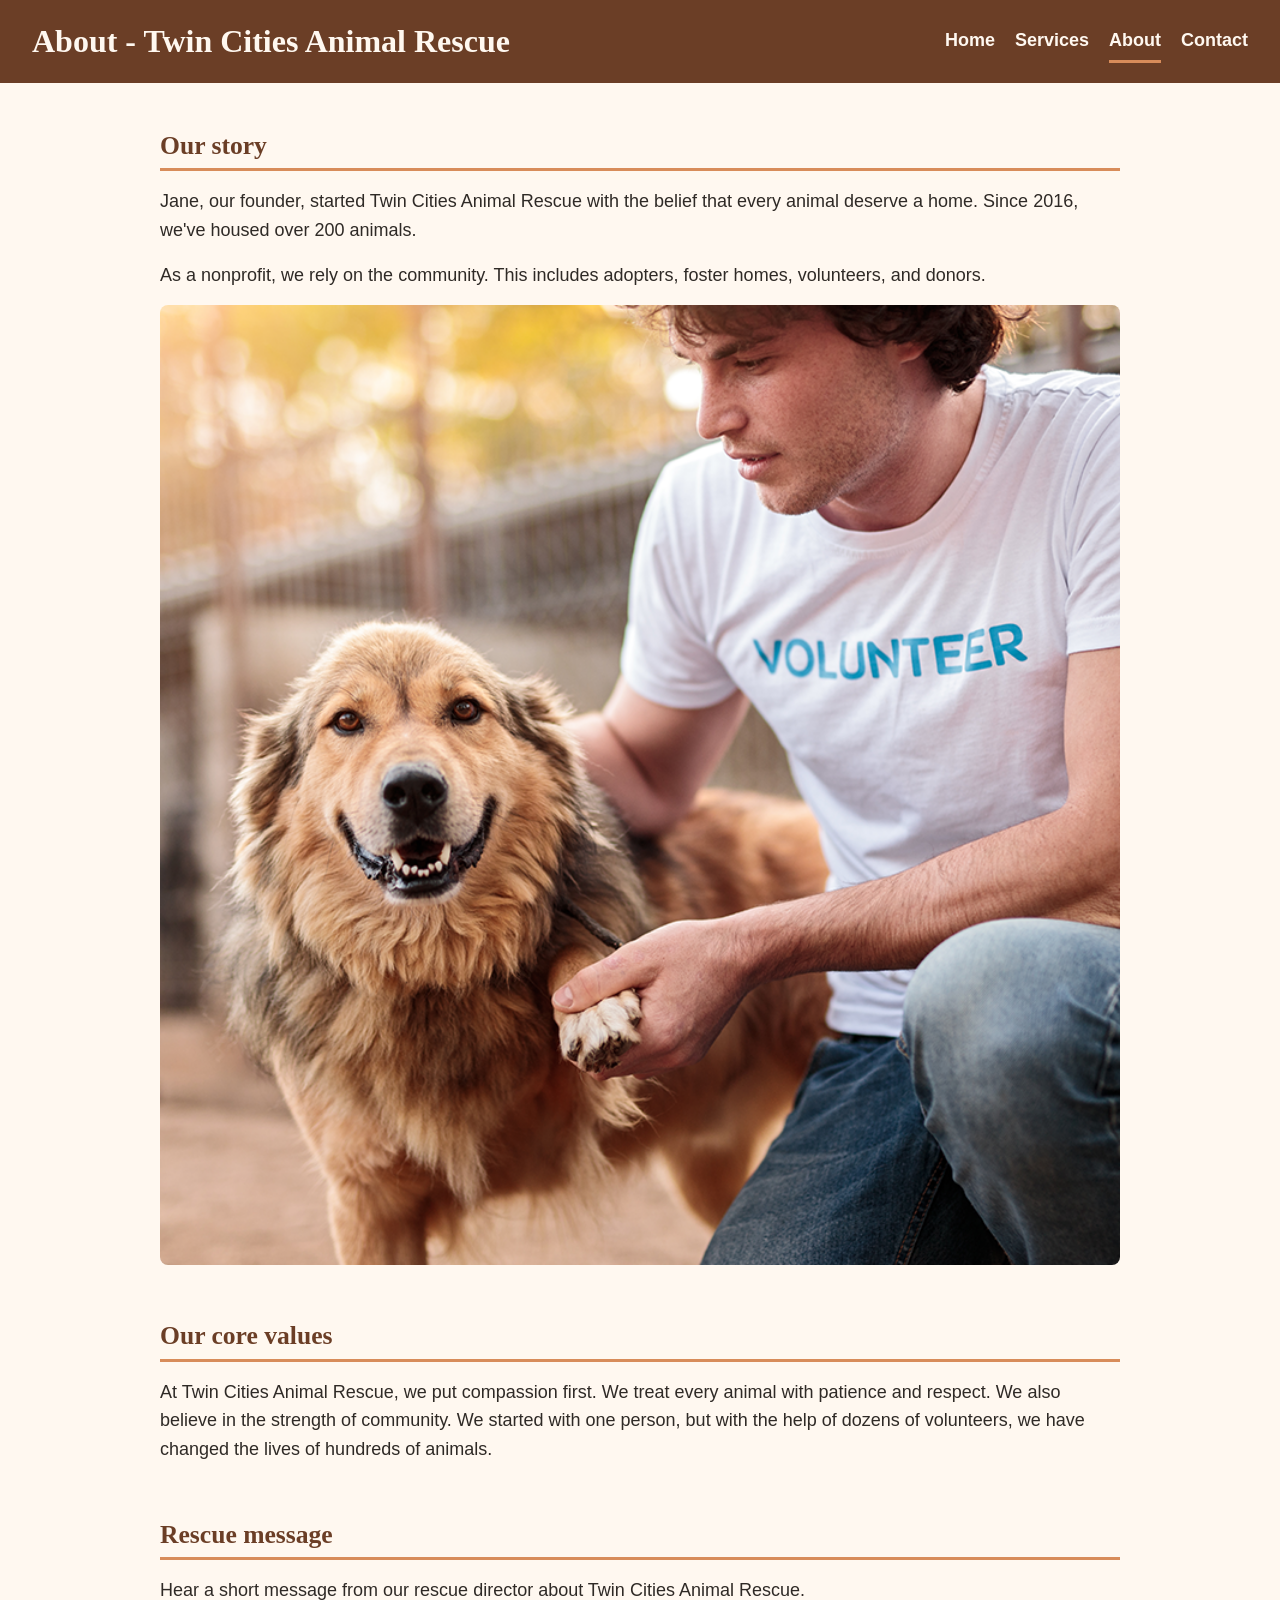
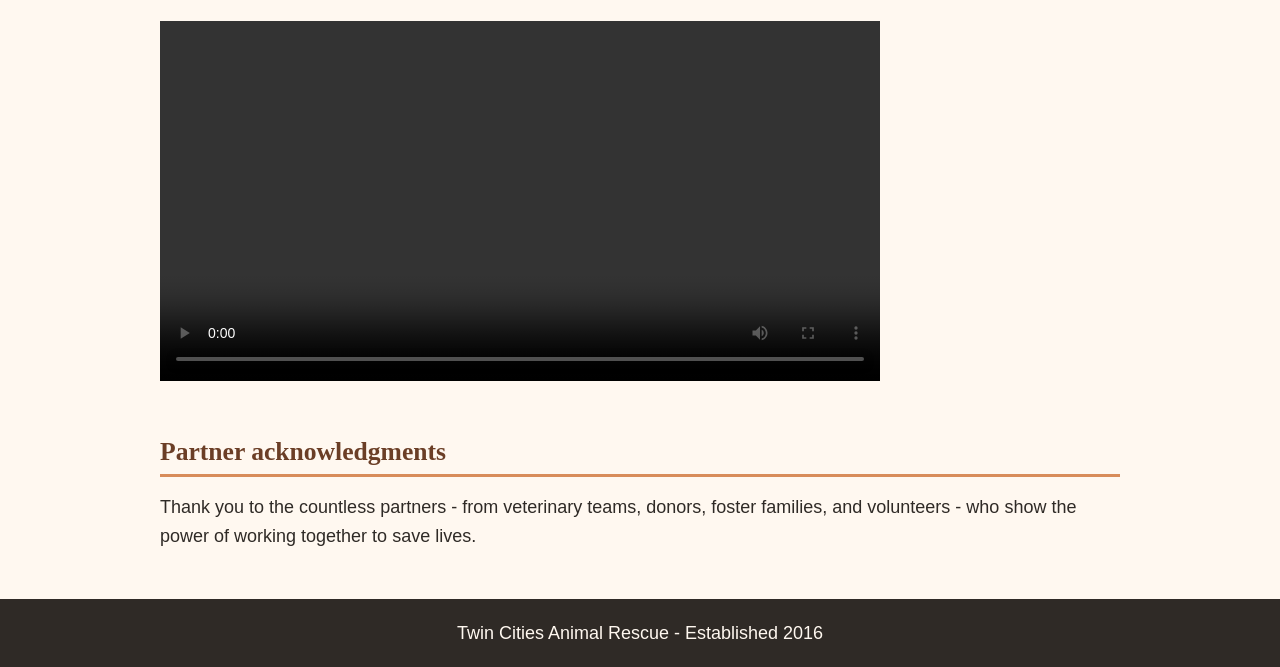
==== about.html @ e2b4241c "add files" ====
<!DOCTYPE html>
<html lang="en">
<head>
  <meta charset="UTF-8">
  <meta name="viewport" content="width=device-width, initial-scale=1">
  <title>About Us | Twin Cities Animal Rescue</title>
  <link rel="stylesheet" href="styles.css">
</head>
<body>
  <a href="#main-content">Skip to main content</a>
  <header>
    <h1>About - Twin Cities Animal Rescue</h1>
    <nav aria-label="Primary">
      <ul>
        <li><a href="index.html">Home</a></li>
        <li><a href="services.html">Services</a></li>
        <li><a href="about.html" aria-current="page">About</a></li>
        <li><a href="contact.html">Contact</a></li>
      </ul>
    </nav>
  </header>

  <main id="main-content">
    <section>
      <h2>Our story</h2>
      <p>Jane, our founder, started Twin Cities Animal Rescue with the belief that every animal deserve a home. Since 2016, we've housed over 200 animals.</p>
      <p>As a nonprofit, we rely on the community. This includes adopters, foster homes, volunteers, and donors.</p>
      <img src="rescue-volunteer_c.png" alt="Volunteer holding dog paw">
    </section>

    <section>
      <h2>Our core values</h2>
      <p>
        At Twin Cities Animal Rescue, we put compassion first. We treat every animal with patience and respect.
        We also believe in the strength of community. We started with one person, but with the help of dozens of volunteers, we have changed the lives of hundreds of animals.
      </p>
    </section>

    <section>
      <h2>Rescue message</h2>
      <p>Hear a short message from our rescue director about Twin Cities Animal Rescue.</p>
      <video controls preload="metadata" width="720">
        <source src="rescue-message_c.mp4" type="video/mp4">
        Your browser cannot play this video. Contact Twin Cities Animal Rescue for help.
      </video>
    </section>

    <section>
      <h2>Partner acknowledgments</h2>
      <p>Thank you to the countless partners - from veterinary teams, donors, foster families, and volunteers - who show the power of working together to save lives.</p>
    </section>
  </main>

  <footer>
    <p>Twin Cities Animal Rescue - Established 2016</p>
  </footer>
</body>
</html>
---- styles.css ----
:root {
  --cream: #FFF8F0;
  --brown: #6B3E26;
  --peach: #D88C5A;
  --charcoal: #2F2A26;
  --gap: 1.5rem;
}

* {
  box-sizing: border-box;
}

body {
  margin: 0;
  display: flex;
  flex-direction: column;
  background: var(--cream);
  color: var(--charcoal);
  font-family: "Helvetica Neue", Helvetica, Arial, sans-serif;
  font-size: 1.125rem;
  line-height: 1.6;
}

h1, h2 {
  font-family: Georgia, "Times New Roman", Times, serif;
  line-height: 1.2;
  margin: 0;
}

img {
  display: block; 
  max-width: 100%; 
  height: auto;
  border-radius: 8px;
}

a {
  color: var(--brown); text-underline-offset: 3px; 
}
a:hover {
  color: var(--charcoal);
}
a:focus-visible {
  outline: 3px solid var(--peach); outline-offset: 3px;
}

/* skip link */
a[href="#main-content"] {
  position: absolute;
  left: 0.5rem;
  top: -4rem;
  padding: 0.5rem 1rem;
  background: var(--charcoal);
  color: var(--cream);
}
a[href="#main-content"]:focus {
  top: 0.5rem;
}

/* -------- header -------- */
header {
  display: flex;
  flex-direction: column;
  gap: 1rem;
  padding: 1.25rem 1rem;
  background: var(--brown);
  color: var(--cream);
}

header h1 { 
  font-size: 1.75rem;
}

nav ul {
  display: flex;
  flex-wrap: wrap;
  gap: 0.5rem 1.25rem;
  margin: 0;
  padding: 0;
  list-style: none;
}

nav a {
  display: block;
  padding: 0.35rem 0;
  color: var(--cream);
  text-decoration: none;
  font-weight: 600;
  border-bottom: 3px solid transparent;
}
nav a:hover { 
  border-bottom-color: var(--peach); color: var(--cream);
}
nav a[aria-current="page"] {
  border-bottom-color: var(--peach);
}
nav a:focus-visible {
  outline-color: var(--cream);
}

/* -------- main -------- */
main {
  flex: 1;
  display: flex;
  flex-direction: column;
  gap: 2.5rem;
  width: 100%;
  max-width: 64rem;
  margin: 0 auto;
  padding: 2rem 1rem;
}

section {
  display: flex;
  flex-direction: column;
  gap: 1rem;
}

section h2 {
  font-size: 1.6rem;
  color: var(--brown);
  padding-bottom: 0.4rem;
  border-bottom: 3px solid var(--peach);
}

p, ul {
  margin: 0;
}

/* --- our impact --- */
.impact ul {
  display: flex;
  flex-direction: column;
  gap: 1rem;
  padding: 0;
  list-style: none;
}
.impact li {
  font-weight: 600;
  padding: 1rem;
  border: 3px solid var(--peach);
  border-radius: 8px;
}

/* --- how you can help --- */
.longer-cards ul {
  display: flex;
  flex-direction: column;
  gap: 0.75rem;
  padding: 0;
  list-style: none;
}
.longer-cards li {
  padding: 1rem;
  border: 3px solid var(--peach);
  border-left: 10px solid var(--brown);
  border-radius: 0 8px 8px 0;
}
.longer-cards strong {
  color: var(--brown);
}

/* --- spotlight figure --- */
figure {
  display: flex;
  flex-direction: column;
  gap: 0.75rem;
  margin: 0;
}
figcaption {
  padding: 1rem;
  background: var(--brown);
  color: var(--cream);
  border-radius: 8px;
}

/* --- contact form --- */
form {
  display: flex;
  flex-direction: column;
  gap: 1.25rem;
  max-width: 36rem;
  padding: 1.25rem;
  border: 2px solid var(--peach);
  border-radius: 8px;
}

form p { max-width: none; }
form br { display: none; }

label {
  display: block;
  margin-bottom: 0.35rem;
  font-weight: 600;
  color: var(--brown);
}

input[type="text"],
input[type="email"],
select,
textarea {
  display: block;
  width: 100%;
  padding: 0.7rem 0.75rem;
  background: var(--cream);
  color: var(--charcoal);
  border: 2px solid var(--brown);
  border-radius: 6px;
  font: inherit;
}

input:focus,
select:focus,
textarea:focus,
button:focus {
  outline: 3px solid var(--peach);
  outline-offset: 2px;
}

/* checkboxes */
fieldset {
  display: flex;
  flex-direction: column;
  gap: 0.25rem;
  min-width: 0;
  margin: 0;
  padding: 0.75rem 1rem 1rem;
  border: 2px solid var(--brown);
  border-radius: 6px;
}

legend {
  font-weight: 600;
  color: var(--brown);
}

fieldset label {
  display: flex;
  align-items: center;
  gap: 0.6rem;
  font-weight: 400;
  color: var(--charcoal);
}

input[type="checkbox"] {
  width: 1.4rem;
  height: 1.4rem;
  accent-color: var(--brown);
}

/* submit */
button {
  padding: 0.5rem 1.5rem;
  background: var(--brown);
  color: var(--cream);
  border: 2px solid var(--brown);
  border-radius: 6px;
  font: inherit;
  font-weight: 700;
  cursor: pointer;
}
button:hover {
  background: var(--charcoal);
  border-color: var(--charcoal);
}

/* -------- footer -------- */
footer {
  padding: 1.25rem 1rem;
  background: var(--charcoal);
  color: var(--cream);
  text-align: center;
}

/* -------- larger screens -------- */
@media (min-width: 50em) {
  header {
    flex-direction: row;
    align-items: center;
    justify-content: space-between;
    padding: 1.25rem 2rem;
  }
  header h1 {
    font-size: 2rem;
  }

  main {
    padding: 3rem 2rem; gap: 3.5rem;
  }

  .impact ul {
    flex-direction: row;
  }
  .impact li {
    flex: 1;
    text-align: center;
    font-size: 1.25rem;
    padding: 1.5rem 1rem;
  }

  /* spotlight */
  figure {
    flex-direction: row;
    align-items: center;
    gap: var(--gap);
  }
  figure img {
    flex: 0 0 45%;
    max-width: 45%;
  }
  figcaption {
    font-size: 1.2rem;
  }

  form {
    padding: 2rem;
  }
  fieldset { /* checkboxes */
    flex-direction: row;
    flex-wrap: wrap;
    gap: 0.25rem 1.75rem;
  }
}
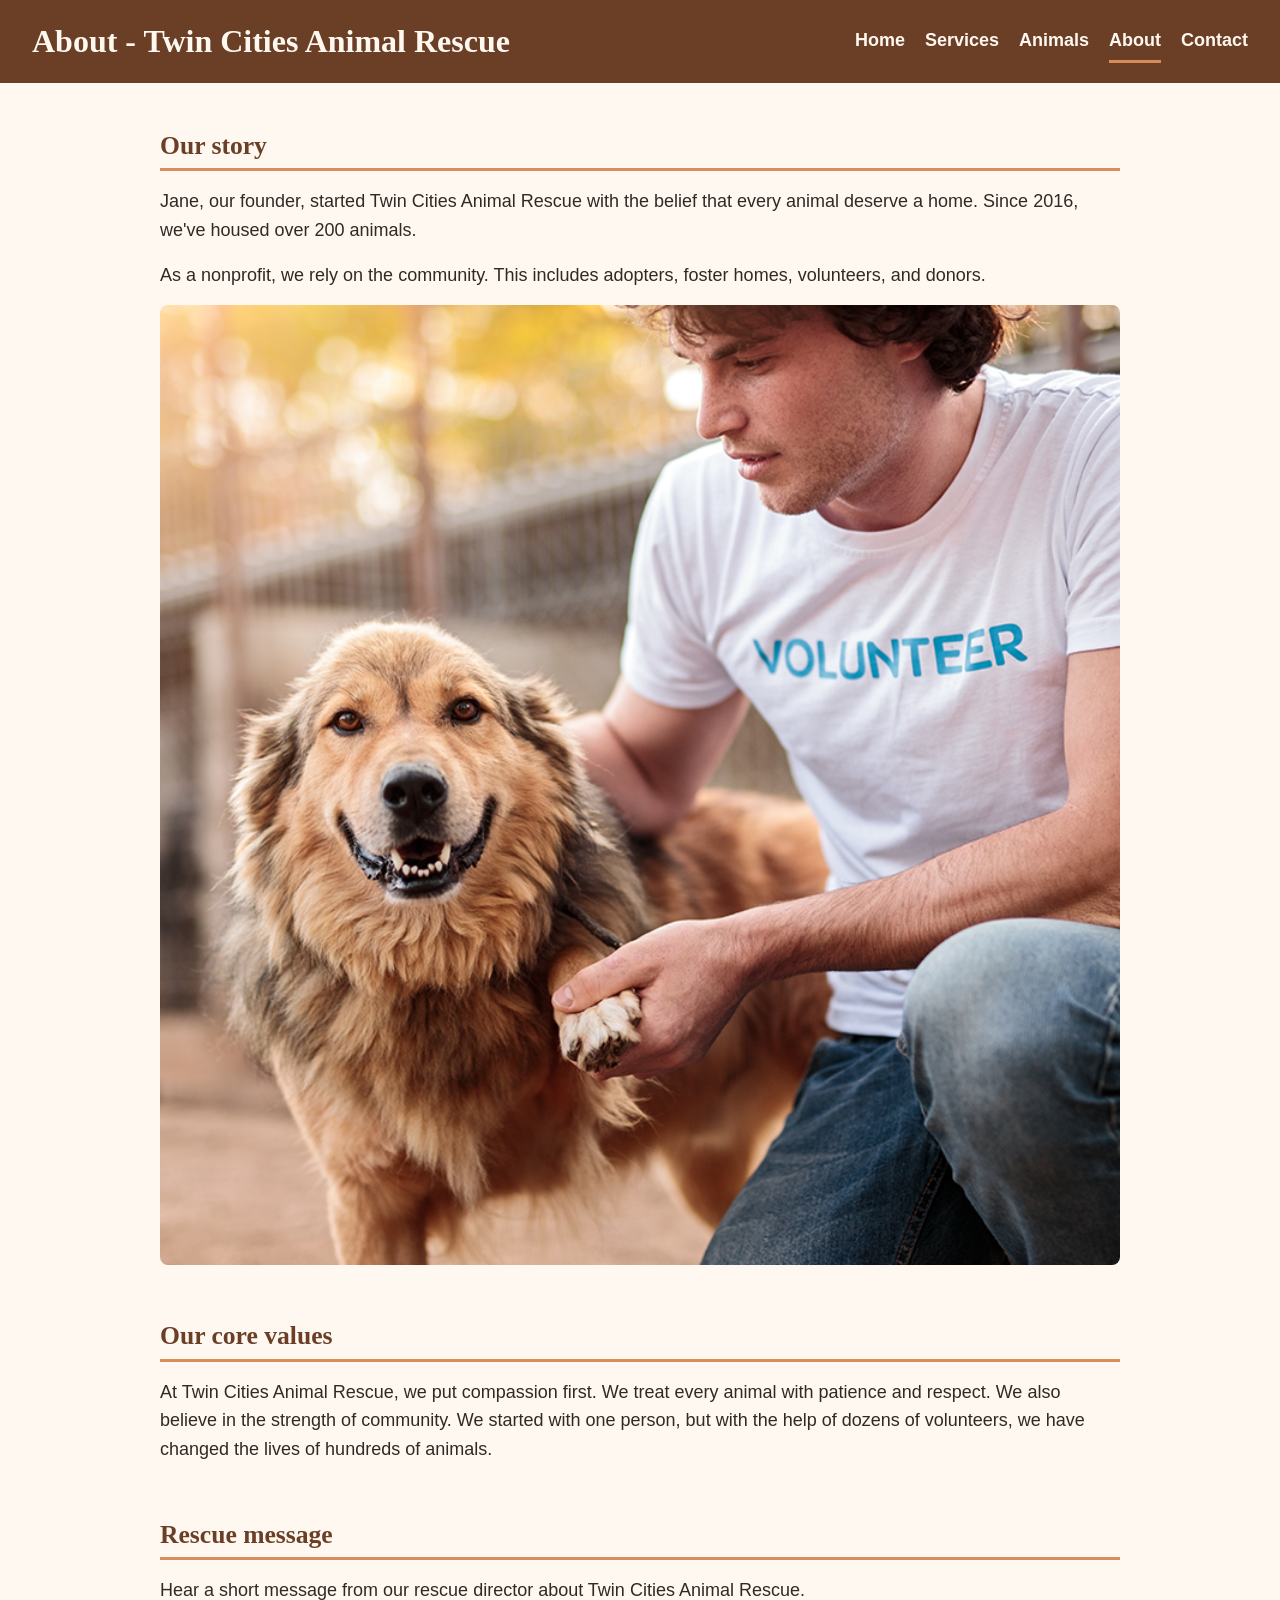
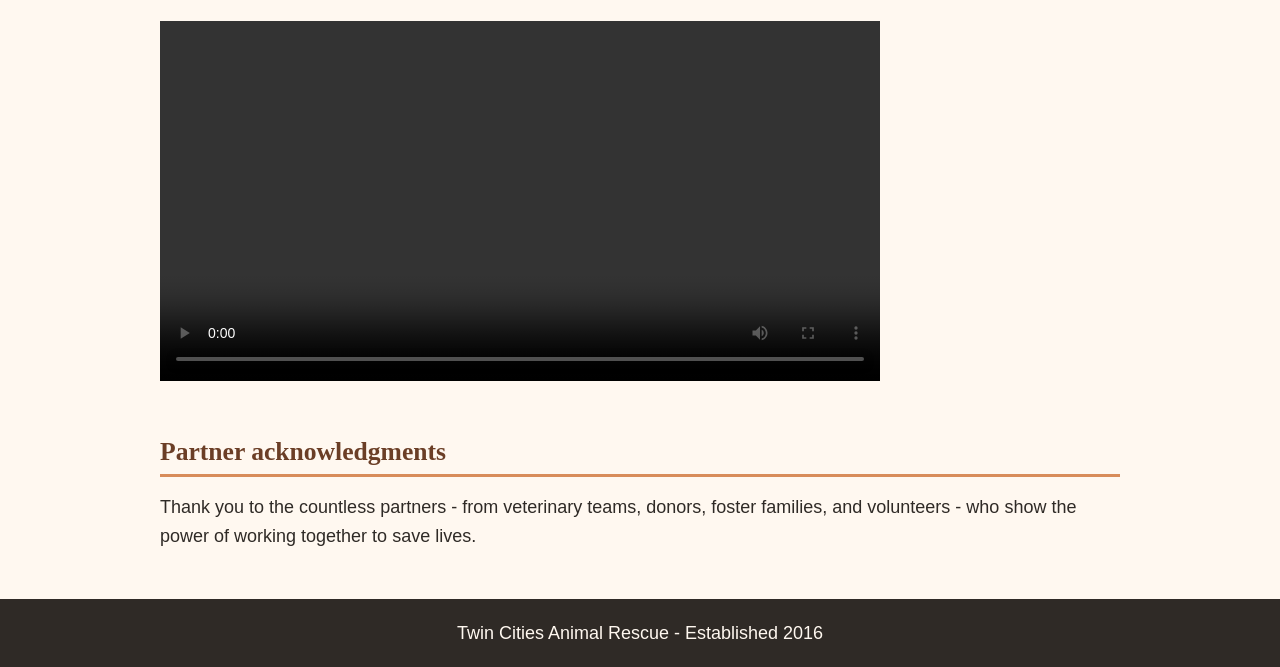
==== commit 6568c83a: "js updates" ====
--- a/about.html
+++ b/about.html
@@ -14,6 +14,7 @@
       <ul>
         <li><a href="index.html">Home</a></li>
         <li><a href="services.html">Services</a></li>
+        <li><a href="animals.html">Animals</a></li>
         <li><a href="about.html" aria-current="page">About</a></li>
         <li><a href="contact.html">Contact</a></li>
       </ul>
@@ -25,7 +26,7 @@
       <h2>Our story</h2>
       <p>Jane, our founder, started Twin Cities Animal Rescue with the belief that every animal deserve a home. Since 2016, we've housed over 200 animals.</p>
       <p>As a nonprofit, we rely on the community. This includes adopters, foster homes, volunteers, and donors.</p>
-      <img src="rescue-volunteer_c.png" alt="Volunteer holding dog paw">
+      <img src="media/rescue-volunteer_c.png" alt="Volunteer holding dog paw">
     </section>
 
     <section>
@@ -40,7 +41,7 @@
       <h2>Rescue message</h2>
       <p>Hear a short message from our rescue director about Twin Cities Animal Rescue.</p>
       <video controls preload="metadata" width="720">
-        <source src="rescue-message_c.mp4" type="video/mp4">
+        <source src="media/rescue-message_c.mp4" type="video/mp4">
         Your browser cannot play this video. Contact Twin Cities Animal Rescue for help.
       </video>
     </section>
--- a/styles.css
+++ b/styles.css
@@ -21,7 +21,7 @@
   line-height: 1.6;
 }
 
-h1, h2 {
+h1, h2, h3 {
   font-family: Georgia, "Times New Roman", Times, serif;
   line-height: 1.2;
   margin: 0;
@@ -264,6 +264,71 @@
   border-color: var(--charcoal);
 }
 
+.error {
+  display: block;
+  font-size: 1rem;
+  font-weight: 550;
+  color: #a41e1e;
+  margin-top: 0.3rem;
+}
+
+/* ----- animals page ----- */
+.animal-list, .favorites-list {
+  display: flex;
+  flex-direction: column;
+  gap: 1rem;
+  margin: 0;
+  padding: 0;
+  list-style: none;
+}
+
+.animal-card {
+  display: flex;
+  flex-direction: column;
+  gap: 0.5rem;
+  padding: 1rem;
+  border: 2px solid var(--peach);
+  border-radius: 8px;
+}
+
+.animal-card img {
+  width: 100%;
+  height: 12rem;
+  object-fit: cover;
+}
+
+.animal-card h3 {
+  color: var(--brown);
+  font-size: 1.35rem;
+}
+
+button.saved {
+  background: var(--peach);
+  border-color: var(--peach);
+  color: var(--charcoal);
+}
+button.saved:hover { 
+  background: var(--charcoal);
+  border-color: var(--charcoal);
+  color: var(--cream);
+}
+
+button.remove {
+  padding: 0.4rem 1rem;
+  background: none;
+  color: var(--brown);
+}
+button.remove:hover {
+  background: var(--brown);
+  color: var(--cream);
+}
+
+.favorites-list li {
+  display: flex;
+  align-items: center;
+  justify-content: space-between;
+}
+
 /* -------- footer -------- */
 footer {
   padding: 1.25rem 1rem;
@@ -320,4 +385,11 @@
     flex-wrap: wrap;
     gap: 0.25rem 1.75rem;
   }
-}
+
+  .animal-list {
+    flex-direction: row;
+    flex-wrap: wrap;
+  }
+  /* two animal cards per row on desktop */
+  .animal-card { flex: 1 1 calc(50% - 0.5rem); }
+}
